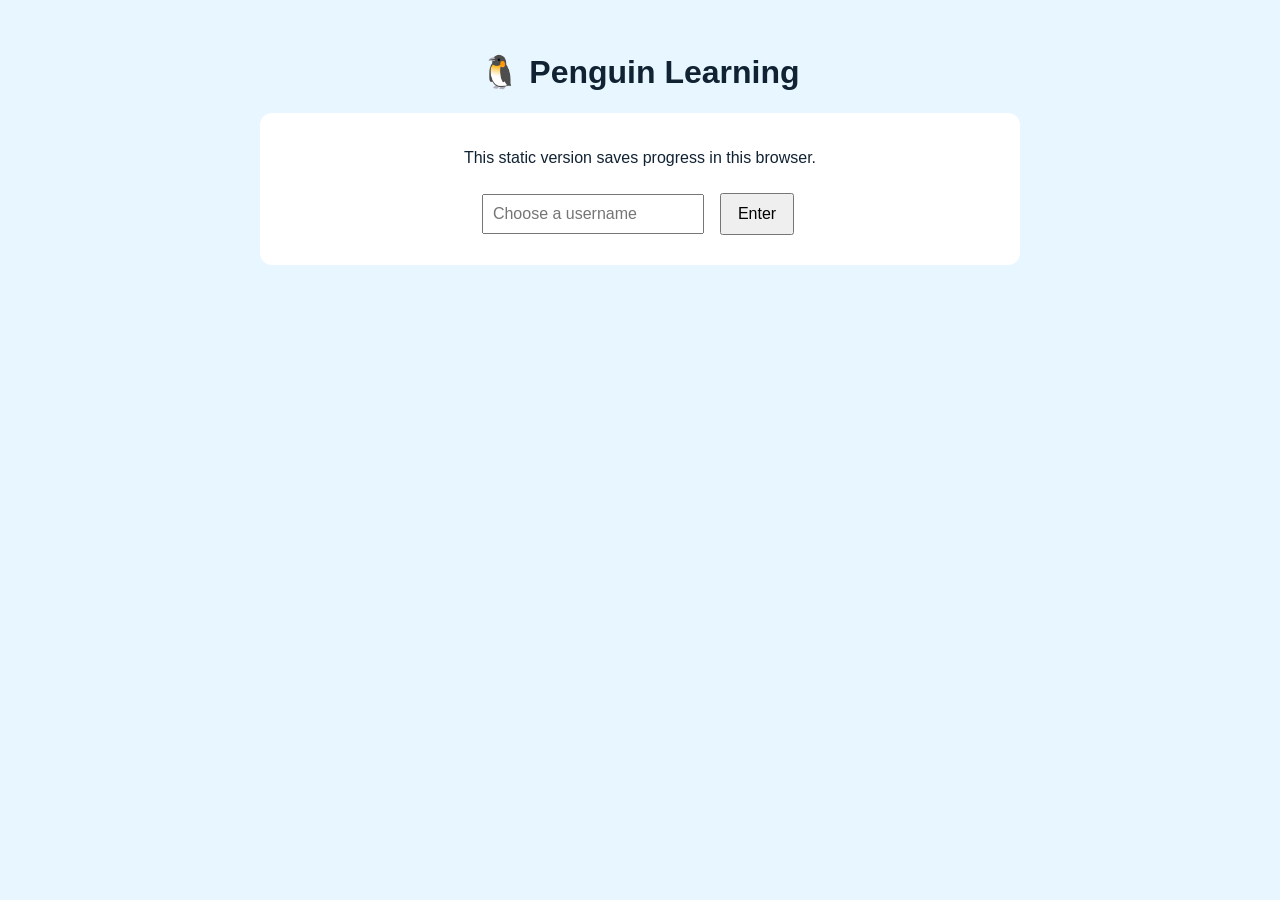
==== docs/index.html @ 93bc4a55 "Create GitHub Pages version" ====
<!doctype html>
<html><head><meta charset="utf-8"><title>Penguin Login</title><link rel="stylesheet" href="style.css"></head>
<body><h1>🐧 Penguin Learning</h1><div class="card"><p>This static version saves progress in this browser.</p>
<form id="loginForm"><input id="username" required maxlength="30" placeholder="Choose a username"><button>Enter</button></form></div>
<script src="app.js"></script><script>
document.getElementById("loginForm").addEventListener("submit", event => { event.preventDefault(); const name = document.getElementById("username").value.trim(); if (!name) return; const user = getUser(name); saveUser(user); window.location.href = "home.html"; });
</script></body></html>
---- docs/style.css ----
body {
  font-family: Arial, sans-serif;
  text-align: center;
  background: #e8f7ff;
  color: #123;
  margin: 0;
  padding: 32px 16px;
}

button {
  padding: 10px 16px;
  margin: 10px;
  font-size: 16px;
  cursor: pointer;
}

input, select, textarea {
  padding: 9px;
  font-size: 16px;
  margin: 6px;
}

a { color: inherit; }
.menu { margin-top: 40px; }
.card { max-width: 720px; margin: 20px auto; padding: 20px; background: white; border-radius: 12px; }
.question { text-align: left; margin: 20px auto; padding: 14px; border: 1px solid #c7e8f5; border-radius: 8px; }
table { margin: auto; border-collapse: collapse; width: min(700px, 95%); background: white; }
th, td { border: 1px solid black; padding: 10px; }
th { background: #bfefff; }
canvas { border: 2px solid black; background: #dff4ff; max-width: 100%; }
.penguin { position: relative; width: 120px; height: 140px; margin: auto; }
.penguin .body { width: 100%; height: 100%; border-radius: 60% 60% 50% 50%; position: absolute; }
.penguin .belly { width: 70%; height: 70%; background: white; border-radius: 50%; position: absolute; top: 30%; left: 15%; }
.penguin .eye { width: 10px; height: 10px; background: black; border-radius: 50%; position: absolute; top: 30px; }
.penguin .eye.left { left: 35px; }
.penguin .eye.right { right: 35px; }
.penguin .beak { width: 0; height: 0; border-left: 8px solid transparent; border-right: 8px solid transparent; border-top: 12px solid orange; position: absolute; top: 50px; left: 50%; transform: translateX(-50%); }
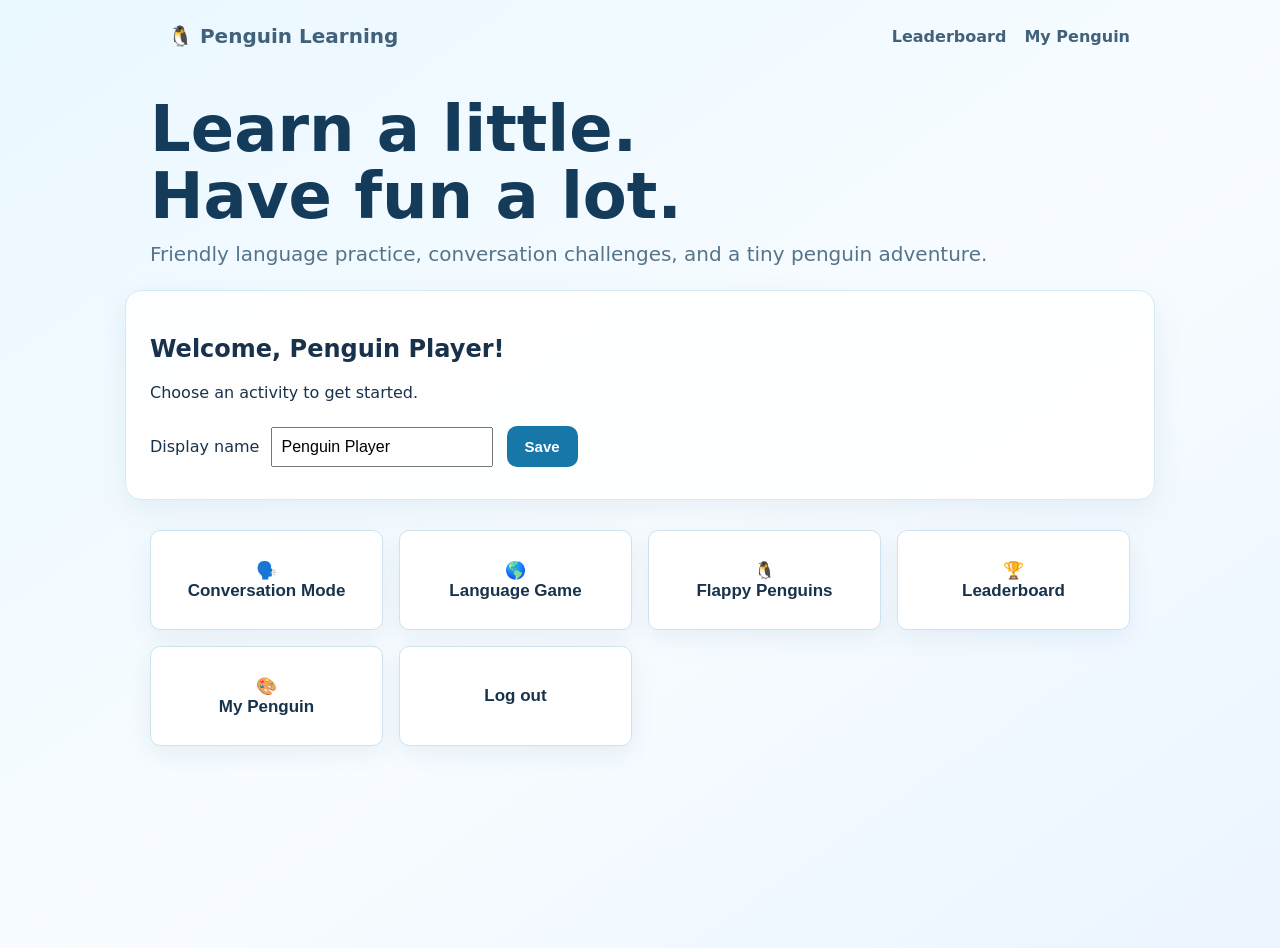
==== commit 109c9a55: "Polish Penguin Learning Pages site" ====
--- a/docs/index.html
+++ b/docs/index.html
@@ -1,7 +1,19 @@
 <!doctype html>
-<html><head><meta charset="utf-8"><title>Penguin Login</title><link rel="stylesheet" href="style.css"></head>
-<body><h1>🐧 Penguin Learning</h1><div class="card"><p>This static version saves progress in this browser.</p>
-<form id="loginForm"><input id="username" required maxlength="30" placeholder="Choose a username"><button>Enter</button></form></div>
+<html><head><meta charset="utf-8"><meta name="viewport" content="width=device-width, initial-scale=1"><title>Penguin Learning</title><link rel="stylesheet" href="style.css"></head>
+<body>
+<header class="topbar"><a class="brand" href="index.html">🐧 Penguin Learning</a><nav><a href="leaderboard.html">Leaderboard</a><a href="penguin.html">My Penguin</a></nav></header>
+<main>
+<section class="hero"><h1>Learn a little.<br>Have fun a lot.</h1><p>Friendly language practice, conversation challenges, and a tiny penguin adventure.</p></section>
+<section class="card welcome-card"><h2>Welcome, <span id="name"></span>!</h2><p>Choose an activity to get started.</p><label>Display name <input id="nameInput" maxlength="30"></label><button id="saveName">Save</button></section>
+<section class="menu">
+<a href="conversation.html"><button>🗣️<br>Conversation Mode</button></a><a href="language.html"><button>🌎<br>Language Game</button></a><a href="flappy.html"><button>🐧<br>Flappy Penguins</button></a><a href="leaderboard.html"><button>🏆<br>Leaderboard</button></a><a href="penguin.html"><button>🎨<br>My Penguin</button></a><button id="logout">Log out</button>
+</section>
+</main>
 <script src="app.js"></script><script>
-document.getElementById("loginForm").addEventListener("submit", event => { event.preventDefault(); const name = document.getElementById("username").value.trim(); if (!name) return; const user = getUser(name); saveUser(user); window.location.href = "home.html"; });
+if (!currentUser()) saveUser(getUser("Penguin Player"));
+let user = getUser();
+const name = document.getElementById("name"); const input = document.getElementById("nameInput");
+name.textContent = user.username; input.value = user.username;
+document.getElementById("saveName").onclick = () => { setUsername(input.value); user = getUser(); name.textContent = user.username; input.value = user.username; };
+document.getElementById("logout").onclick = logout;
 </script></body></html>
--- a/docs/style.css
+++ b/docs/style.css
@@ -1,18 +1,27 @@
 body {
-  font-family: Arial, sans-serif;
+  font-family: Inter, ui-sans-serif, system-ui, -apple-system, BlinkMacSystemFont, "Segoe UI", sans-serif;
   text-align: center;
-  background: #e8f7ff;
-  color: #123;
+  background: linear-gradient(145deg, #eaf8ff 0%, #f8fcff 55%, #eaf5ff 100%);
+  color: #18324b;
   margin: 0;
-  padding: 32px 16px;
+  min-height: 100vh;
+  padding: 0 16px 48px;
 }
 
 button {
-  padding: 10px 16px;
-  margin: 10px;
-  font-size: 16px;
+  padding: 12px 18px;
+  margin: 8px;
+  border: 0;
+  border-radius: 10px;
+  background: #1677a8;
+  color: white;
+  font-size: 15px;
+  font-weight: 700;
   cursor: pointer;
+  transition: transform .15s ease, background .15s ease;
 }
+
+button:hover { background: #0e5f87; transform: translateY(-1px); }
 
 input, select, textarea {
   padding: 9px;
@@ -21,8 +30,19 @@
 }
 
 a { color: inherit; }
-.menu { margin-top: 40px; }
-.card { max-width: 720px; margin: 20px auto; padding: 20px; background: white; border-radius: 12px; }
+.topbar { padding: 24px 0 12px; max-width: 980px; margin: auto; display: flex; justify-content: space-between; align-items: center; }
+.brand { font-weight: 800; font-size: 20px; color: #0e5f87; }
+.topbar a { text-decoration: none; margin-left: 18px; font-weight: 700; color: #41627a; }
+.hero { max-width: 980px; margin: 36px auto 24px; text-align: left; }
+.hero h1 { font-size: clamp(34px, 6vw, 64px); line-height: 1.05; margin: 0 0 12px; color: #143b59; }
+.hero p { font-size: 20px; color: #567489; margin: 0; }
+.menu { max-width: 980px; margin: 30px auto 0; display: grid; grid-template-columns: repeat(auto-fit, minmax(210px, 1fr)); gap: 16px; }
+.menu a { text-decoration: none; }
+.menu button { width: 100%; min-height: 100px; margin: 0; font-size: 17px; background: white; color: #18324b; border: 1px solid #cde3ef; box-shadow: 0 8px 24px rgba(23, 91, 127, .08); }
+.menu button:hover { background: #f1fbff; border-color: #78bad7; }
+.card { max-width: 720px; margin: 20px auto; padding: 24px; background: rgba(255,255,255,.9); border: 1px solid #d5eaf3; border-radius: 16px; box-shadow: 0 10px 30px rgba(23, 91, 127, .08); }
+.welcome-card { max-width: 980px; text-align: left; }
+.welcome-card input { max-width: 220px; }
 .question { text-align: left; margin: 20px auto; padding: 14px; border: 1px solid #c7e8f5; border-radius: 8px; }
 table { margin: auto; border-collapse: collapse; width: min(700px, 95%); background: white; }
 th, td { border: 1px solid black; padding: 10px; }
